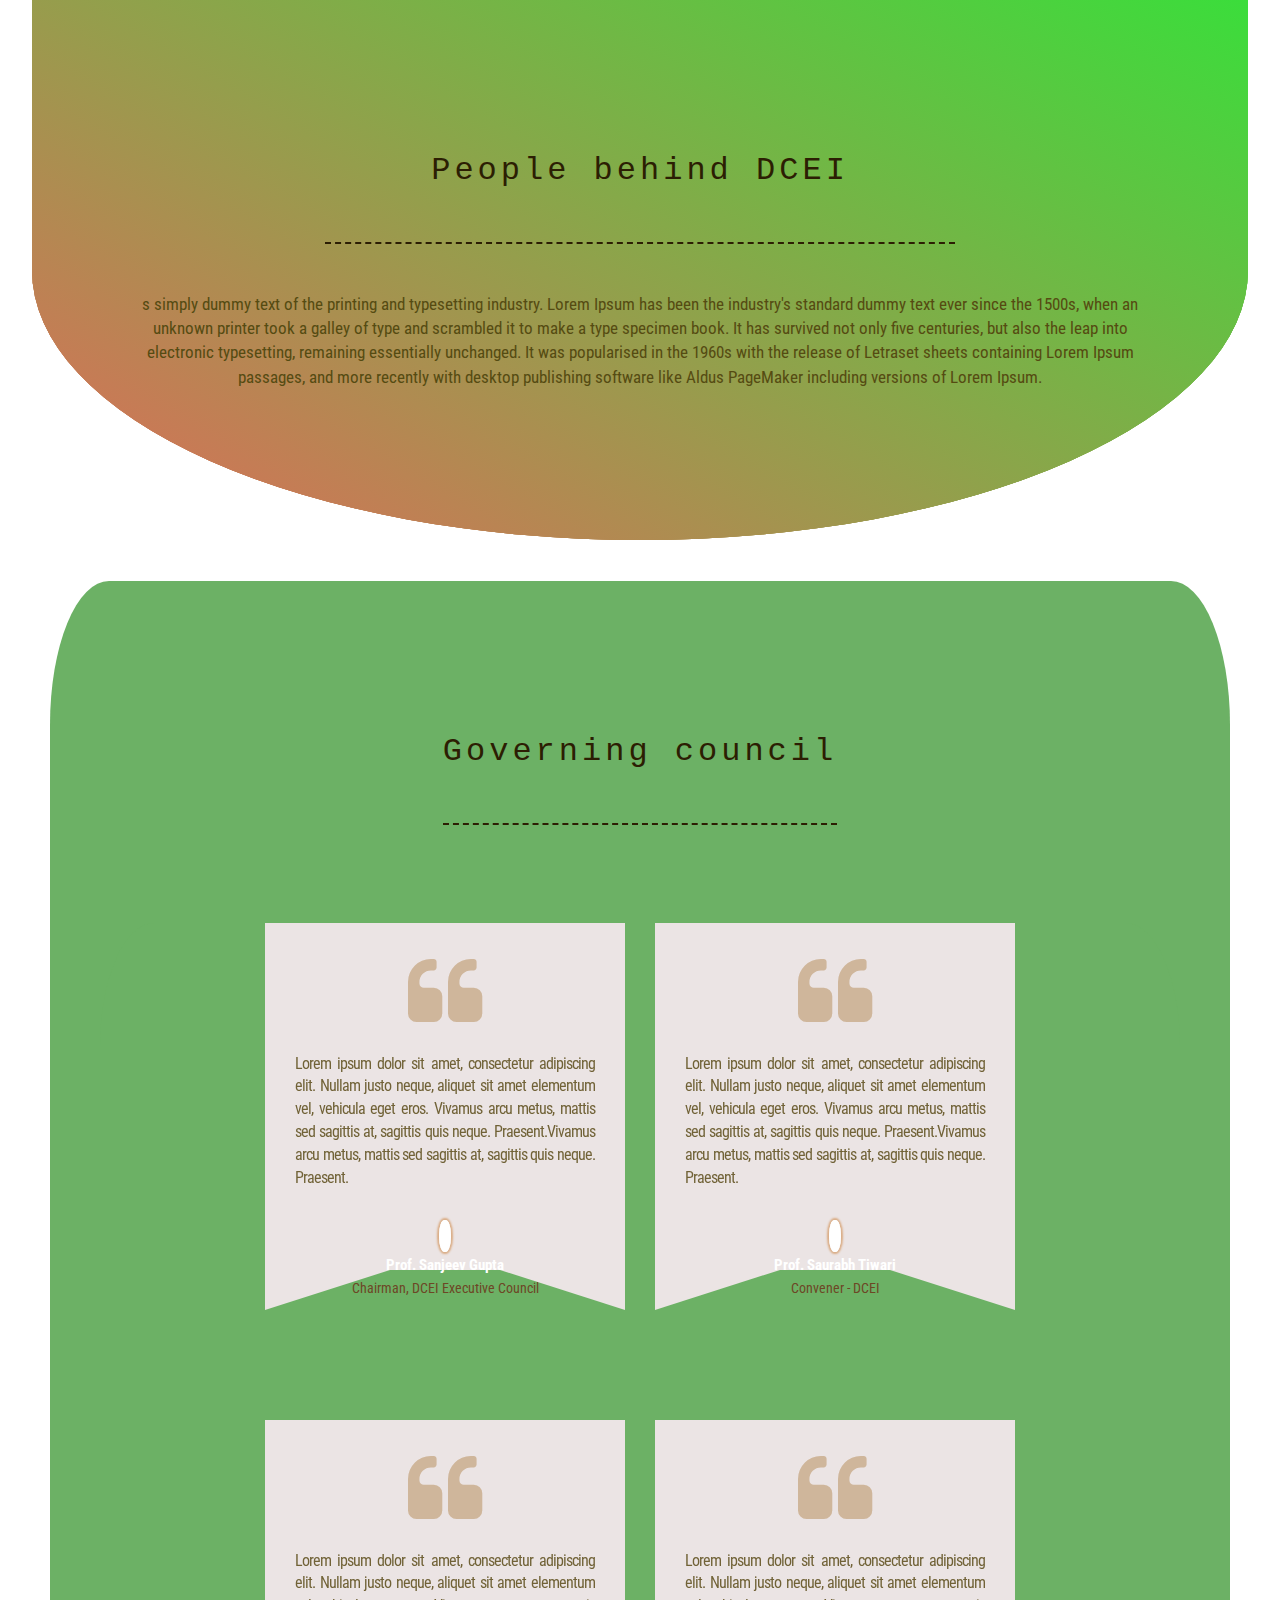
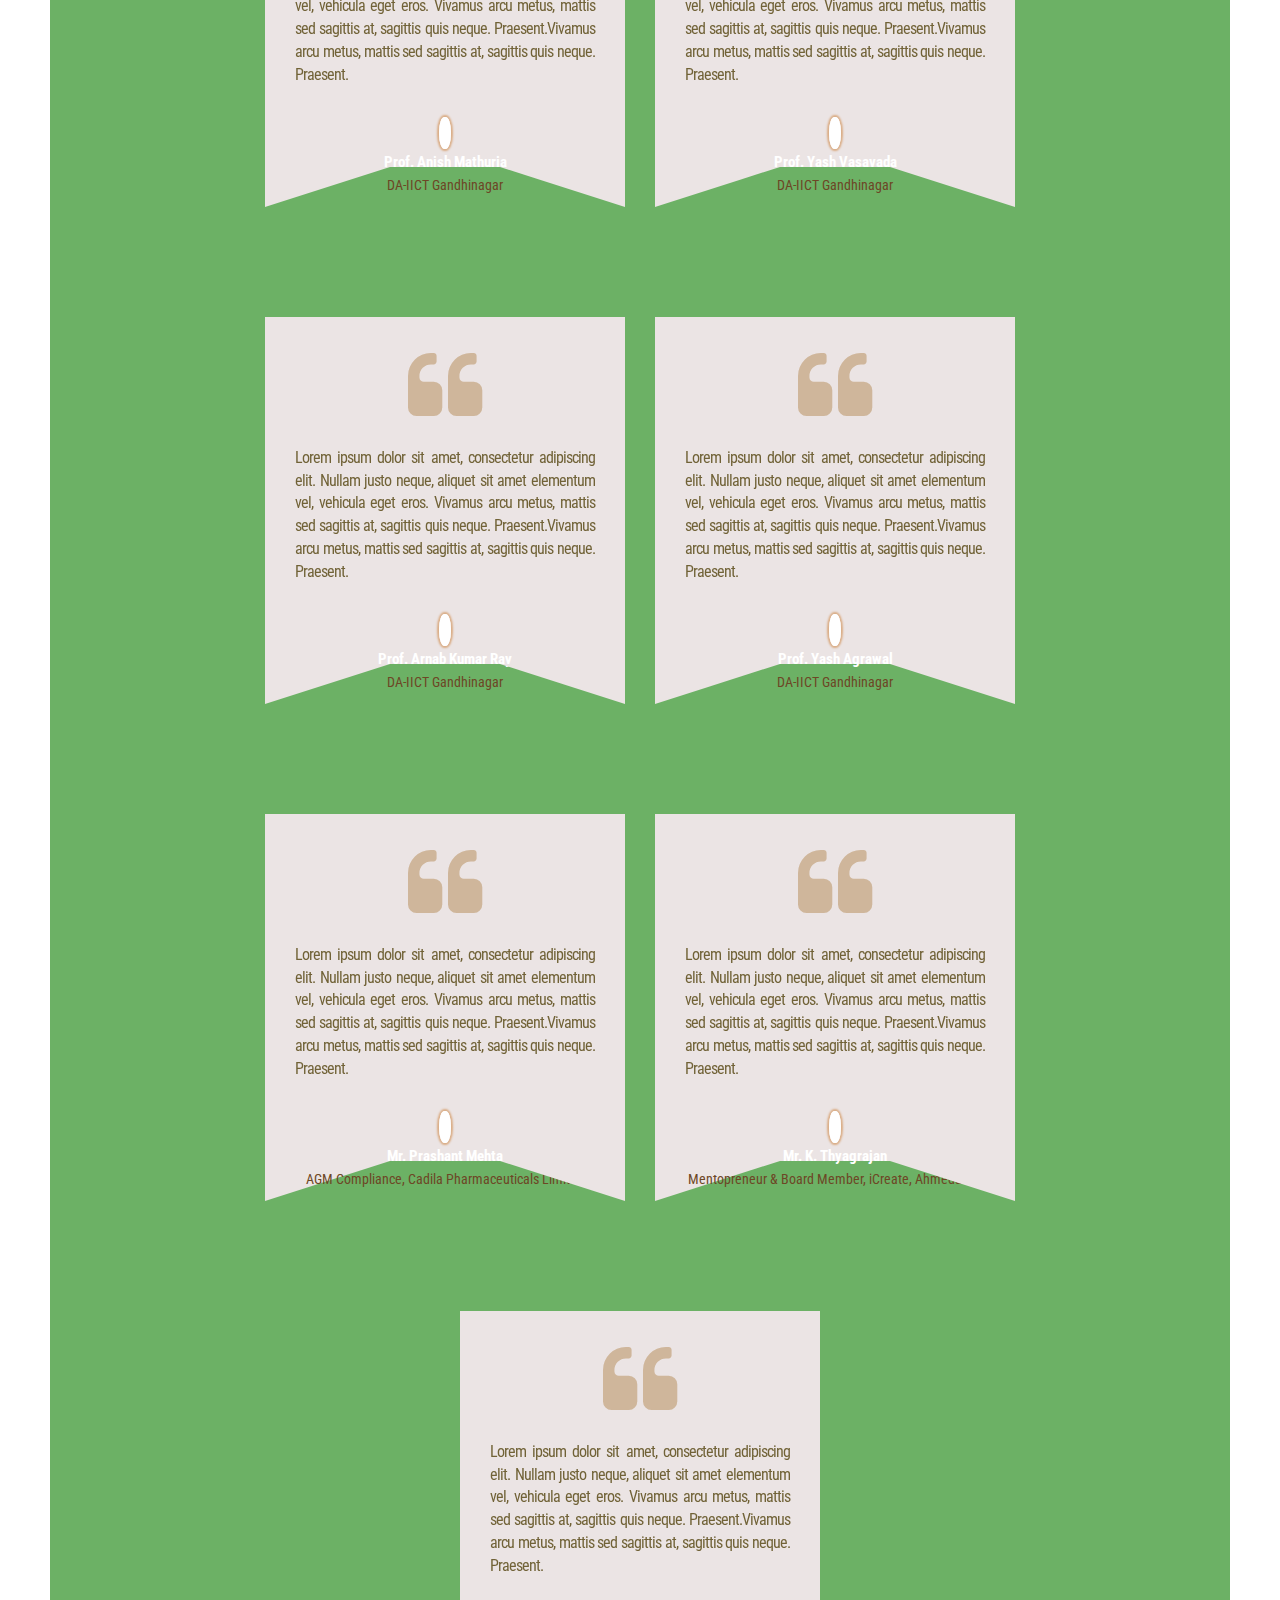
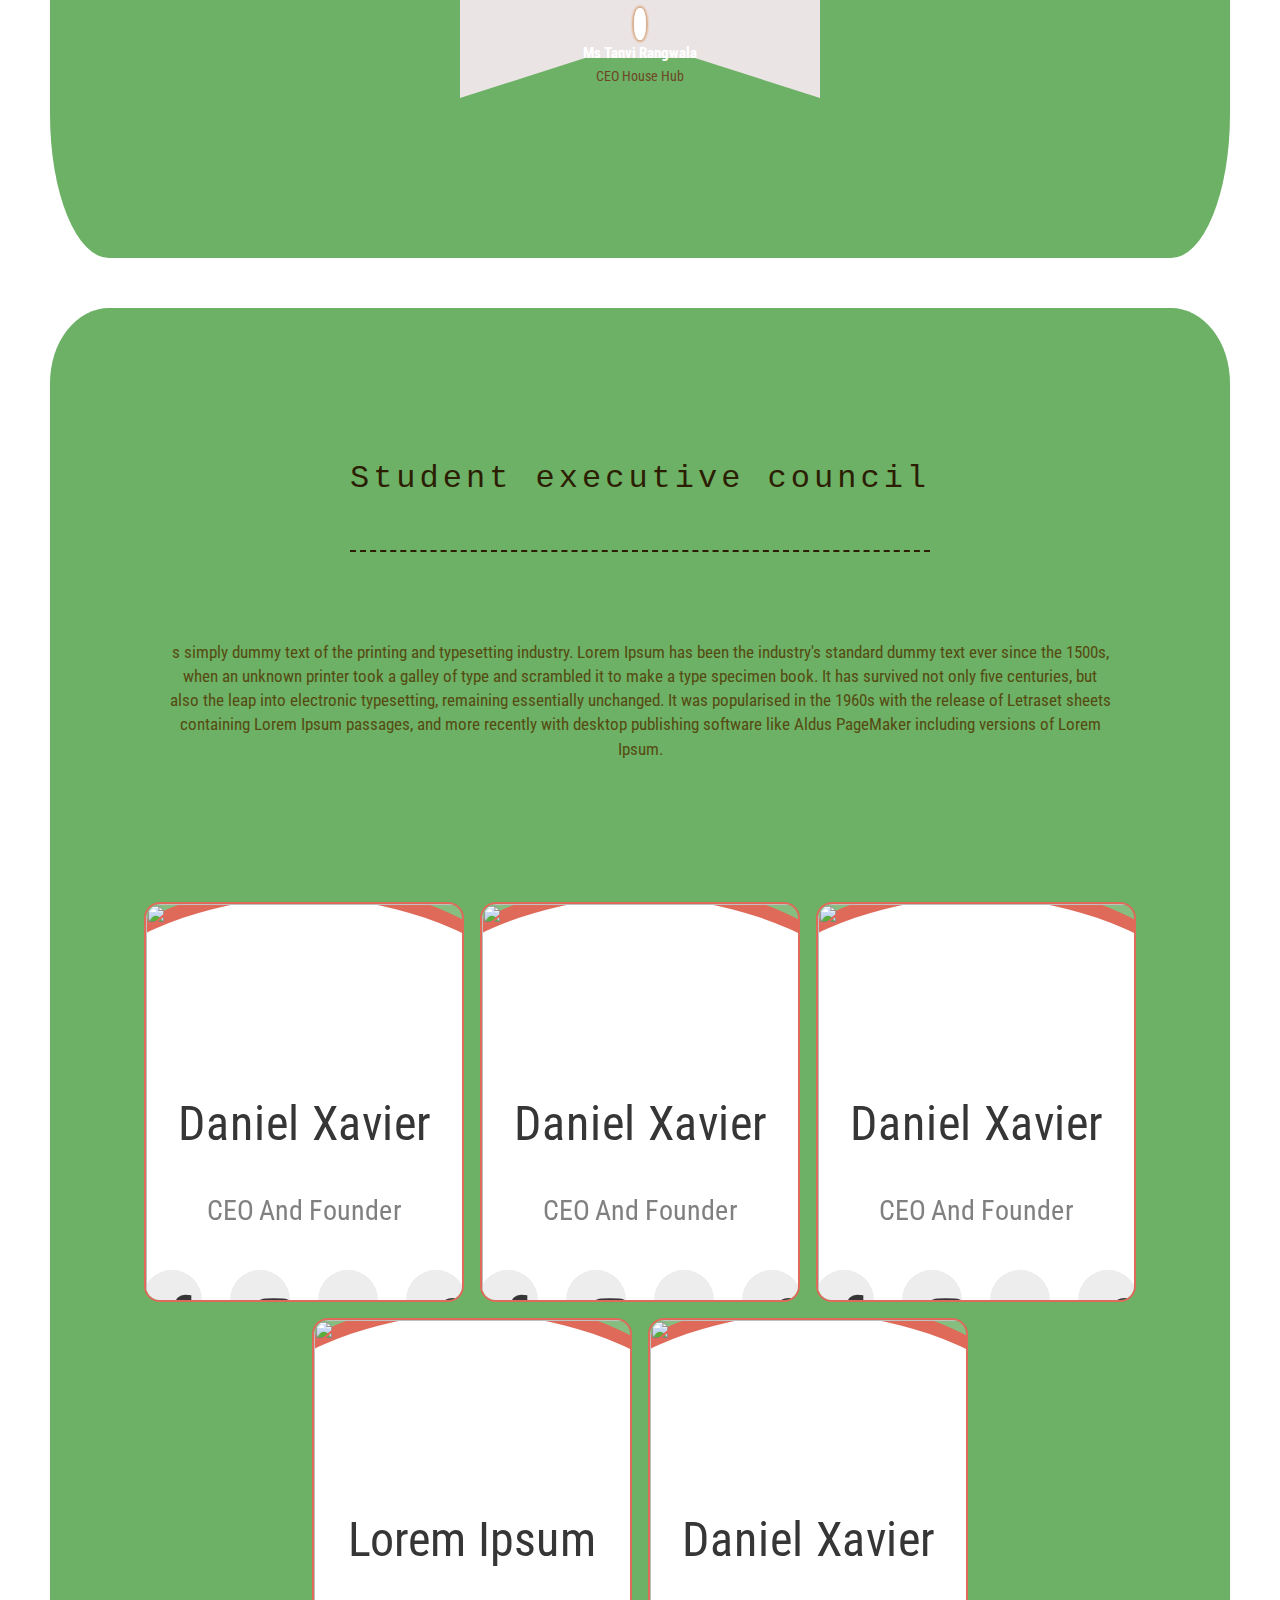
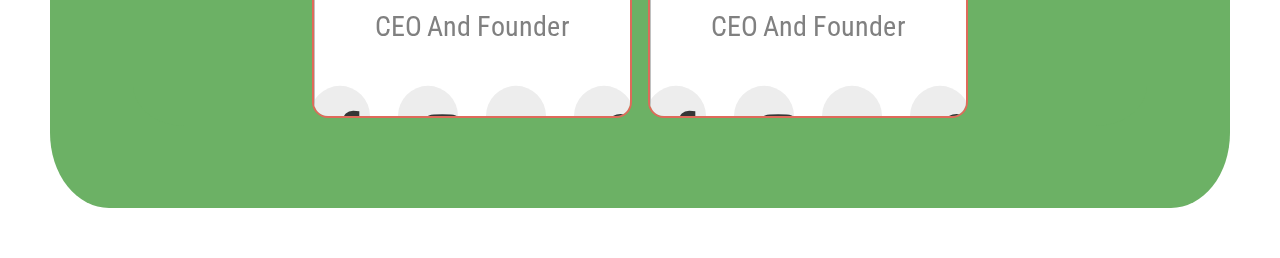
==== ourteam.html @ 5b569926 "Create ourteam.html" ====
<!DOCTYPE html>
<html lang="en">
<head>
    <meta charset="UTF-8">
    <meta name="viewprt" content="width=device-width, initial-scale=1.0">
    <title>Our Team</title>
    <link rel="stylesheet" href="../res/css/default.css">
    <link rel="stylesheet" href="https://cdnjs.cloudflare.com/ajax/libs/font-awesome/4.7.0/css/font-awesome.min.css">
    <link href="https://fonts.googleapis.com/css?family=Roboto+Condensed:300,300i,400,400i,700i" rel="stylesheet">
    <link rel="stylesheet" href="https://cdnjs.cloudflare.com/ajax/libs/font-awesome/4.7.0/css/font-awesome.min.css">
    <link rel="stylesheet" href="https://cdnjs.cloudflare.com/ajax/libs/owl-carousel/1.3.3/owl.carousel.min.css">
    <link rel="stylesheet" href="https://cdnjs.cloudflare.com/ajax/libs/owl-carousel/1.3.3/owl.theme.min.css">
    <link rel="stylesheet" href="https://maxcdn.bootstrapcdn.com/bootstrap/3.3.7/css/bootstrap.min.css">
    <script src="https://ajax.googleapis.com/ajax/libs/jquery/3.3.1/jquery.min.js"></script>
    <script src="https://maxcdn.bootstrapcdn.com/bootstrap/3.3.7/js/bootstrap.min.js"></script>
    <link rel="stylesheet" href="https://cdn.jsdelivr.net/npm/bootstrap@4.5.3/dist/css/bootstrap.min.css" integrity="sha384-TX8t27EcRE3e/ihU7zmQxVncDAy5uIKz4rEkgIXeMed4M0jlfIDPvg6uqKI2xXr2" crossorigin="anonymous">

    
<style>
    :root{
    --primary:rgb(223, 106, 90);
    }
    html {
    box-sizing: border-box;
    }

    *, *:before, *:after {
    box-sizing: inherit;
    }
    .head{
        margin-bottom:15%;
    }

    .column {
    float: left;
    width: 33.3%;
    margin-bottom: 16px;
    padding: 0 8px;
    }

    @media screen and (max-width: 650px) {
    .column {
        width: 100%;
        display: block;
    }
    }

    .text {
    width: 80%;
        margin: 40px auto 40px auto;
        text-align:center;
    }
    .text p{
    font-size: 17px;
    color: rgb(85, 75, 18);

    }

    body{
    background-color:white;
    color:white;
    font-family: 'Roboto Condensed', sans-serif;
    }
    .team{
    width:320px;
    height: 400px;
    overflow: hidden;
    margin:8px;
    border: 2px solid var(--primary);
    border-radius: 16px;
    position:relative;
    background-color: #f7e9e934;
    }

    .testimonial{
    background: rgb(235, 228, 228);
    text-align: center;
    padding: 30px 30px 50px;
    margin: 0 15px 100px;
    position: relative;
    margin-bottom: 150px;
    width:360px;

    }
    .testimonial:before,
    .testimonial:after{
    content: "";
    border-top: 40px solid rgb(235, 228, 228);;
    border-right: 125px solid transparent;
    position: absolute;
    bottom: -40px;
    left: 0;
    }
    .testimonial:after{
    border-right: none;
    border-left: 125px solid transparent;
    left: auto;
    right: 0;
    }
    .testimonial .icon{
    display: inline-block;
    font-size: 80px;
    color: #bd986b;
    margin-bottom: 20px;
    opacity: 0.6;
    }
    .testimonial .description{
    font-size: 16px;
    color: rgb(100, 85, 37);
    text-align: justify;
    margin-bottom: 30px;
    opacity: 0.9;
    letter-spacing: -1px;
    }
    .testimonial .testimonial-content{
    width: 100%;
    position: absolute;
    left: 0;
    }
    .testimonial .pic{
    display: inline-block;
    border: 6px solid white;
    border-radius: 45%;
    box-shadow: 0 0 2px 2px #daad86;
    overflow: hidden;
    z-index: 1;
    position: relative;
    }
    .testimonial .pic img{
    width: 100%;
    height: auto;
    }
    .testimonial .title{
    font-size: 15px;
    font-weight: bold;
    color: #fff;
    text-transform: capitalize;
    margin: 0 0 5px 0;
    }
    .testimonial .post{
    display: block;
    font-size: 14px;
    color: #6d4725;
    }


    .pic img{
    width: 100px !important;
    height: 50px;
    }

    .header{
    text-align: center;
    margin:auto;
    max-width:70vh;
    padding-block:48px;
    margin-top:100px;
    margin-bottom:48px;
    font-family: monospace;
    border-bottom: 2px dashed rgb(44, 30, 3);
    color:rgb(44, 30, 3);
    font-size:32px;
    letter-spacing: 4px;
    }

    section{
    
    display:flex;
    flex-wrap: wrap;
    justify-content: center;
    align-content: center;
    background-color:rgb(108, 177, 101);
    margin:50px 50px 50px 50px;
    border-radius: 5%;
    }
    section::before{
    content:'';
    position: absolute;
    top:0;
    width:95%;
    left:2.5%;
    z-index:-1;
    height:60%;
    background:linear-gradient(30deg,var(--primary),#3bdd3b);
    border-radius:0 0 50% 50%

    }



    .team::before{
    content: '';
    background-image: var(--img);
    background-size: cover;
    background-position: center;
    position: absolute;
    top:0;
    left:0;
    bottom:0;
    right:0;
    z-index:1;
    filter:blur(6px) grayscale(100%);
    }
    .team img{
    position: absolute;
    top:0;
    left:0;
    width: 320px;
    height:400px;
    border-radius:16px;
    z-index:3;
    object-fit: cover;
    border:none;
    transition-duration:.2s;
    transition-timing-function: linear;
    }

    .team:hover img{
    width:160px;
    height:200px;
    border:2px solid var(--primary);
    left:80px;
    top:60px;
    }
    .team .info{
    background-color: white;
    position: absolute;
    bottom: 0px;
    left:0;
    right: 0;
    z-index: 2;
    color: #363636;
    padding:16px;
    border-top: 8px solid var(--primary);
    border-radius: 50% 50% 0px 0px;
    padding-top: 80px;
    text-align: center;
    transform: scale(2);
    transition-duration: .2s;
    transition-timing-function: linear;
    }

    .team .name{
    font-size: 24px;
    padding:16px;
    text-transform: capitalize;
    }
    .team .title{
    color: grey;
    text-transform: capitalize;
    }
    .team:hover .info{
    transform: scale(1);
    transition-duration: .2s;
    transition-timing-function: linear;
    }

    .team .social{
    padding-block: 16px;
    font-size:24px;
    }

    .team .social i{
    display: inline-block;
    width: 30px;
    padding: 12px;
    background-color: #ededed;
    border-radius: 16px;
    margin: 4px;
    cursor: pointer;
    }
    .team .social i:hover{
    color:var(--primary);
    background-color: #363636;

    }
    
</style>
</head>
<body>
    <div class="head">
        <div class="header">
            People behind DCEI
        </div>
        <div class="text">
            <p>
                s simply dummy text of the printing and typesetting industry. Lorem Ipsum has been the industry's standard dummy text ever since the 1500s, when an unknown printer took a galley of type and scrambled it to make a type specimen book. It has survived not only five centuries, but also the leap into electronic typesetting, remaining essentially unchanged. It was popularised in the 1960s with the release of Letraset sheets containing Lorem Ipsum passages, and more recently with desktop publishing software like Aldus PageMaker including versions of Lorem Ipsum.
            </p>
        </div>
    </div>
    
    
        
        
       
        <section>
            <div class="header">
                Governing council
            </div>
            <section>
            
            
                <div class="testimonial">
                    <span class="icon fa fa-quote-left"></span>
                    <p class="description">
                        Lorem ipsum dolor sit amet, consectetur adipiscing elit. Nullam justo neque, aliquet sit amet elementum vel, vehicula eget eros. Vivamus arcu metus, mattis sed sagittis at, sagittis quis neque. Praesent.Vivamus arcu metus, mattis sed sagittis at, sagittis quis neque. Praesent.
                    </p>
                    <div class="testimonial-content">
                        <div class="pic"><img src="SGupta0.jpg" class=""alt=""></div>
                        <h3 class="title">Prof. Sanjeev Gupta</h3>
                        <span class="post">Chairman, DCEI Executive Council</span>
                    </div>
                </div>
            
                <div class="testimonial">
                    <span class="icon fa fa-quote-left"></span>
                    <p class="description">
                        Lorem ipsum dolor sit amet, consectetur adipiscing elit. Nullam justo neque, aliquet sit amet elementum vel, vehicula eget eros. Vivamus arcu metus, mattis sed sagittis at, sagittis quis neque. Praesent.Vivamus arcu metus, mattis sed sagittis at, sagittis quis neque. Praesent.
                    </p>
                    <div class="testimonial-content">
                        <div class="pic"><img src="saurabh.jpg" alt=""></div>
                        <h3 class="title">Prof. Saurabh Tiwari</h3>
                        <span class="post">Convener - DCEI</span>
                    </div>
                </div>
            
                <div class="testimonial">
                    <span class="icon fa fa-quote-left"></span>
                    <p class="description">
                        Lorem ipsum dolor sit amet, consectetur adipiscing elit. Nullam justo neque, aliquet sit amet elementum vel, vehicula eget eros. Vivamus arcu metus, mattis sed sagittis at, sagittis quis neque. Praesent.Vivamus arcu metus, mattis sed sagittis at, sagittis quis neque. Praesent.
                    </p>
                    <div class="testimonial-content">
                        <div class="pic"><img src="anishm.jpg" alt=""></div>
                        <h3 class="title">Prof. Anish Mathuria</h3>
                        <span class="post">DA-IICT Gandhinagar</span>
                    </div>
                </div>
                <div class="testimonial">
                    <span class="icon fa fa-quote-left"></span>
                    <p class="description">
                        Lorem ipsum dolor sit amet, consectetur adipiscing elit. Nullam justo neque, aliquet sit amet elementum vel, vehicula eget eros. Vivamus arcu metus, mattis sed sagittis at, sagittis quis neque. Praesent.Vivamus arcu metus, mattis sed sagittis at, sagittis quis neque. Praesent.
                    </p>
                    <div class="testimonial-content">
                        <div class="pic"><img src="yash.jpg" alt=""></div>
                        <h3 class="title">Prof. Yash Vasavada</h3>
                        <span class="post">DA-IICT Gandhinagar</span>
                    </div>
                </div>
                <div class="testimonial">
                    <span class="icon fa fa-quote-left"></span>
                    <p class="description">
                        Lorem ipsum dolor sit amet, consectetur adipiscing elit. Nullam justo neque, aliquet sit amet elementum vel, vehicula eget eros. Vivamus arcu metus, mattis sed sagittis at, sagittis quis neque. Praesent.Vivamus arcu metus, mattis sed sagittis at, sagittis quis neque. Praesent.
                    </p>
                    <div class="testimonial-content">
                        <div class="pic"><img src="arnab.jpg" alt=""></div>
                        <h3 class="title">Prof. Arnab Kumar Ray</h3>
                        <span class="post">DA-IICT Gandhinagar</span>
                    </div>
                </div>
                <div class="testimonial">
                    <span class="icon fa fa-quote-left"></span>
                    <p class="description">
                        Lorem ipsum dolor sit amet, consectetur adipiscing elit. Nullam justo neque, aliquet sit amet elementum vel, vehicula eget eros. Vivamus arcu metus, mattis sed sagittis at, sagittis quis neque. Praesent.Vivamus arcu metus, mattis sed sagittis at, sagittis quis neque. Praesent.
                    </p>
                    <div class="testimonial-content">
                        <div class="pic"><img src="Yash-Agrawal.jpg" alt=""></div>
                        <h3 class="title">Prof. Yash Agrawal</h3>
                        <span class="post">DA-IICT Gandhinagar</span>
                    </div>
                </div>
                <div class="testimonial">
                    <span class="icon fa fa-quote-left"></span>
                    <p class="description">
                        Lorem ipsum dolor sit amet, consectetur adipiscing elit. Nullam justo neque, aliquet sit amet elementum vel, vehicula eget eros. Vivamus arcu metus, mattis sed sagittis at, sagittis quis neque. Praesent.Vivamus arcu metus, mattis sed sagittis at, sagittis quis neque. Praesent.
                    </p>
                    <div class="testimonial-content">
                        <div class="pic"><img src="prashant.jpg" alt=""></div>
                        <h3 class="title">Mr. Prashant Mehta</h3>
                        <span class="post">AGM Compliance, Cadila Pharmaceuticals Limited</span>
                    </div>
                </div>
                <div class="testimonial">
                    <span class="icon fa fa-quote-left"></span>
                    <p class="description">
                        Lorem ipsum dolor sit amet, consectetur adipiscing elit. Nullam justo neque, aliquet sit amet elementum vel, vehicula eget eros. Vivamus arcu metus, mattis sed sagittis at, sagittis quis neque. Praesent.Vivamus arcu metus, mattis sed sagittis at, sagittis quis neque. Praesent.
                    </p>
                    <div class="testimonial-content">
                        <div class="pic"><img src="tyagi.jpg" alt=""></div>
                        <h3 class="title">Mr. K. Thyagrajan</h3>
                        <span class="post">Mentopreneur & Board Member, iCreate, Ahmedabad</span>
                    </div>
                </div>
                <div class="testimonial">
                    <span class="icon fa fa-quote-left"></span>
                    <p class="description">
                        Lorem ipsum dolor sit amet, consectetur adipiscing elit. Nullam justo neque, aliquet sit amet elementum vel, vehicula eget eros. Vivamus arcu metus, mattis sed sagittis at, sagittis quis neque. Praesent.Vivamus arcu metus, mattis sed sagittis at, sagittis quis neque. Praesent.
                    </p>
                    <div class="testimonial-content">
                        <div class="pic"><img src="tanvi_rang.jpg" alt=""></div>
                        <h3 class="title">Ms Tanvi Rangwala</h3>
                        <span class="post">CEO House Hub</span>
                    </div>
                </div>
            </section>
            </section>
    
    <div>
    <section>
        <div class="header">
            Student executive council
        </div>
        <div class="text">
            <p>
                s simply dummy text of the printing and typesetting industry. Lorem Ipsum has been the industry's standard dummy text ever since the 1500s, when an unknown printer took a galley of type and scrambled it to make a type specimen book. It has survived not only five centuries, but also the leap into electronic typesetting, remaining essentially unchanged. It was popularised in the 1960s with the release of Letraset sheets containing Lorem Ipsum passages, and more recently with desktop publishing software like Aldus PageMaker including versions of Lorem Ipsum.
            </p>
        </div>
        <section style="margin:7%;">
            <div class="team" style="--img:url(11.jpg)">
                <img src="11.jpg" alt="">
                <div class="info">
                    <div class="name">Daniel Xavier</div>
                    <div class="title">CEO and Founder</div>
                    <div class="social">
                        <i class="fa fa-facebook"></i>
                        <i class="fa fa-instagram"></i>
                        <i class="fa fa-twitter"></i>
                        <i class="fa fa-snapchat-ghost"></i>
                    </div>
                </div>
                
            </div>
            
            <div class="team" style="--img:url(11.jpg)">
                <img src="11.jpg" alt="">
                <div class="info">
                    <div class="name">Daniel Xavier</div>
                    <div class="title">CEO and Founder</div>
                    <div class="social">
                        <i class="fa fa-facebook"></i>
                        <i class="fa fa-instagram"></i>
                        <i class="fa fa-twitter"></i>
                        <i class="fa fa-snapchat-ghost"></i>
                    </div>
                </div>
                
            </div>
            <div class="team" style="--img:url(11.jpg)">
                <img src="11.jpg" alt="">
                <div class="info">
                    <div class="name">Daniel Xavier</div>
                    <div class="title">CEO and Founder</div>
                    <div class="social">
                        <i class="fa fa-facebook"></i>
                        <i class="fa fa-instagram"></i>
                        <i class="fa fa-twitter"></i>
                        <i class="fa fa-snapchat-ghost"></i>
                    </div>
                </div>
                
            </div>
    
            <div class="team" style="--img:url(12.jpg)">
                <img src="12.jpg" alt="">
                <div class="info">
                    <div class="name">Lorem ipsum</div>
                    <div class="title">CEO and Founder</div>
                    <div class="social">
                        <i class="fa fa-facebook"></i>
                        <i class="fa fa-instagram"></i>
                        <i class="fa fa-twitter"></i>
                        <i class="fa fa-snapchat-ghost"></i>
                    </div>
                </div>
                
            </div>
           
                
            
            <div class="team" style="--img:url(13.jpg)">
                <img src="13.jpg" alt="">
                <div class="info">
                    <div class="name">Daniel Xavier</div>
                    <div class="title">CEO and Founder</div>
                    <div class="social">
                        <i class="fa fa-facebook"></i>
                        <i class="fa fa-instagram"></i>
                        <i class="fa fa-twitter"></i>
                        <i class="fa fa-snapchat-ghost"></i>
                    </div>
                </div>
                
            </div>

        </section>
        
        
    </section>
</div>
    
</body>
</html>
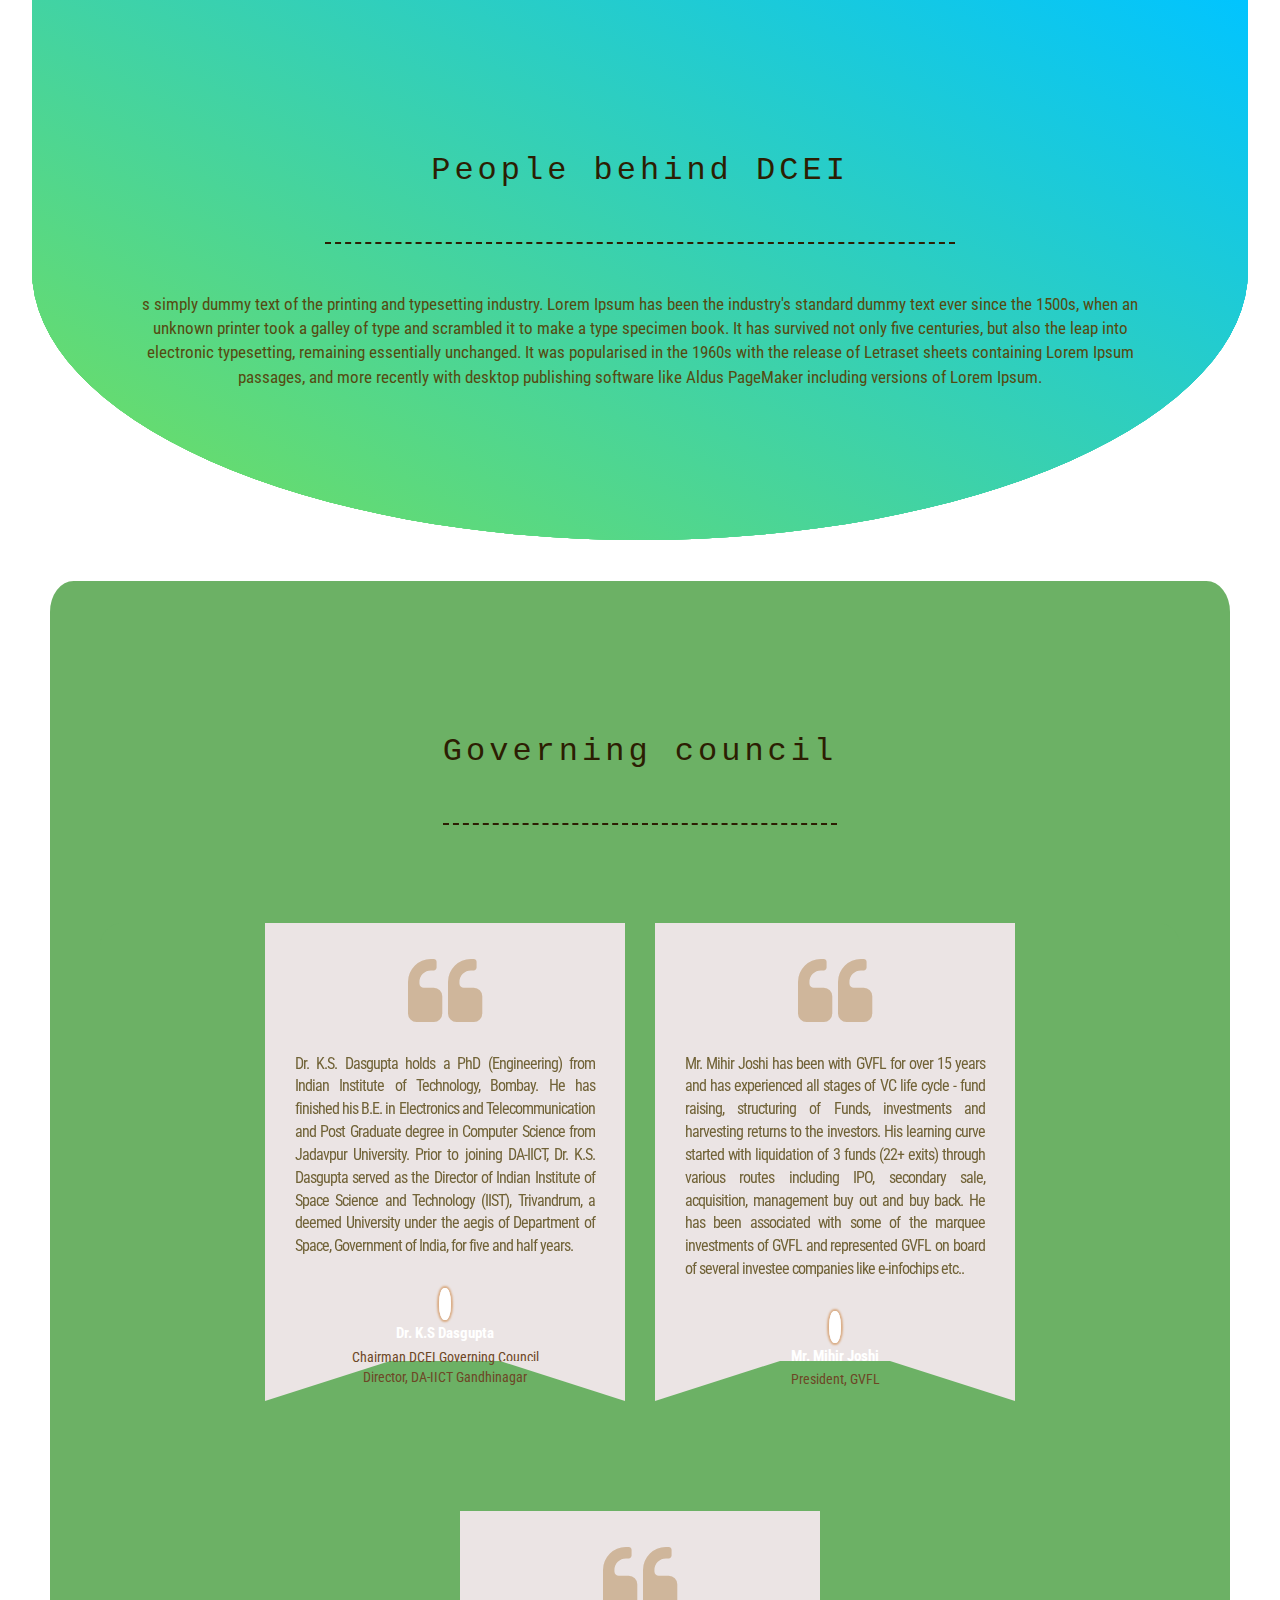
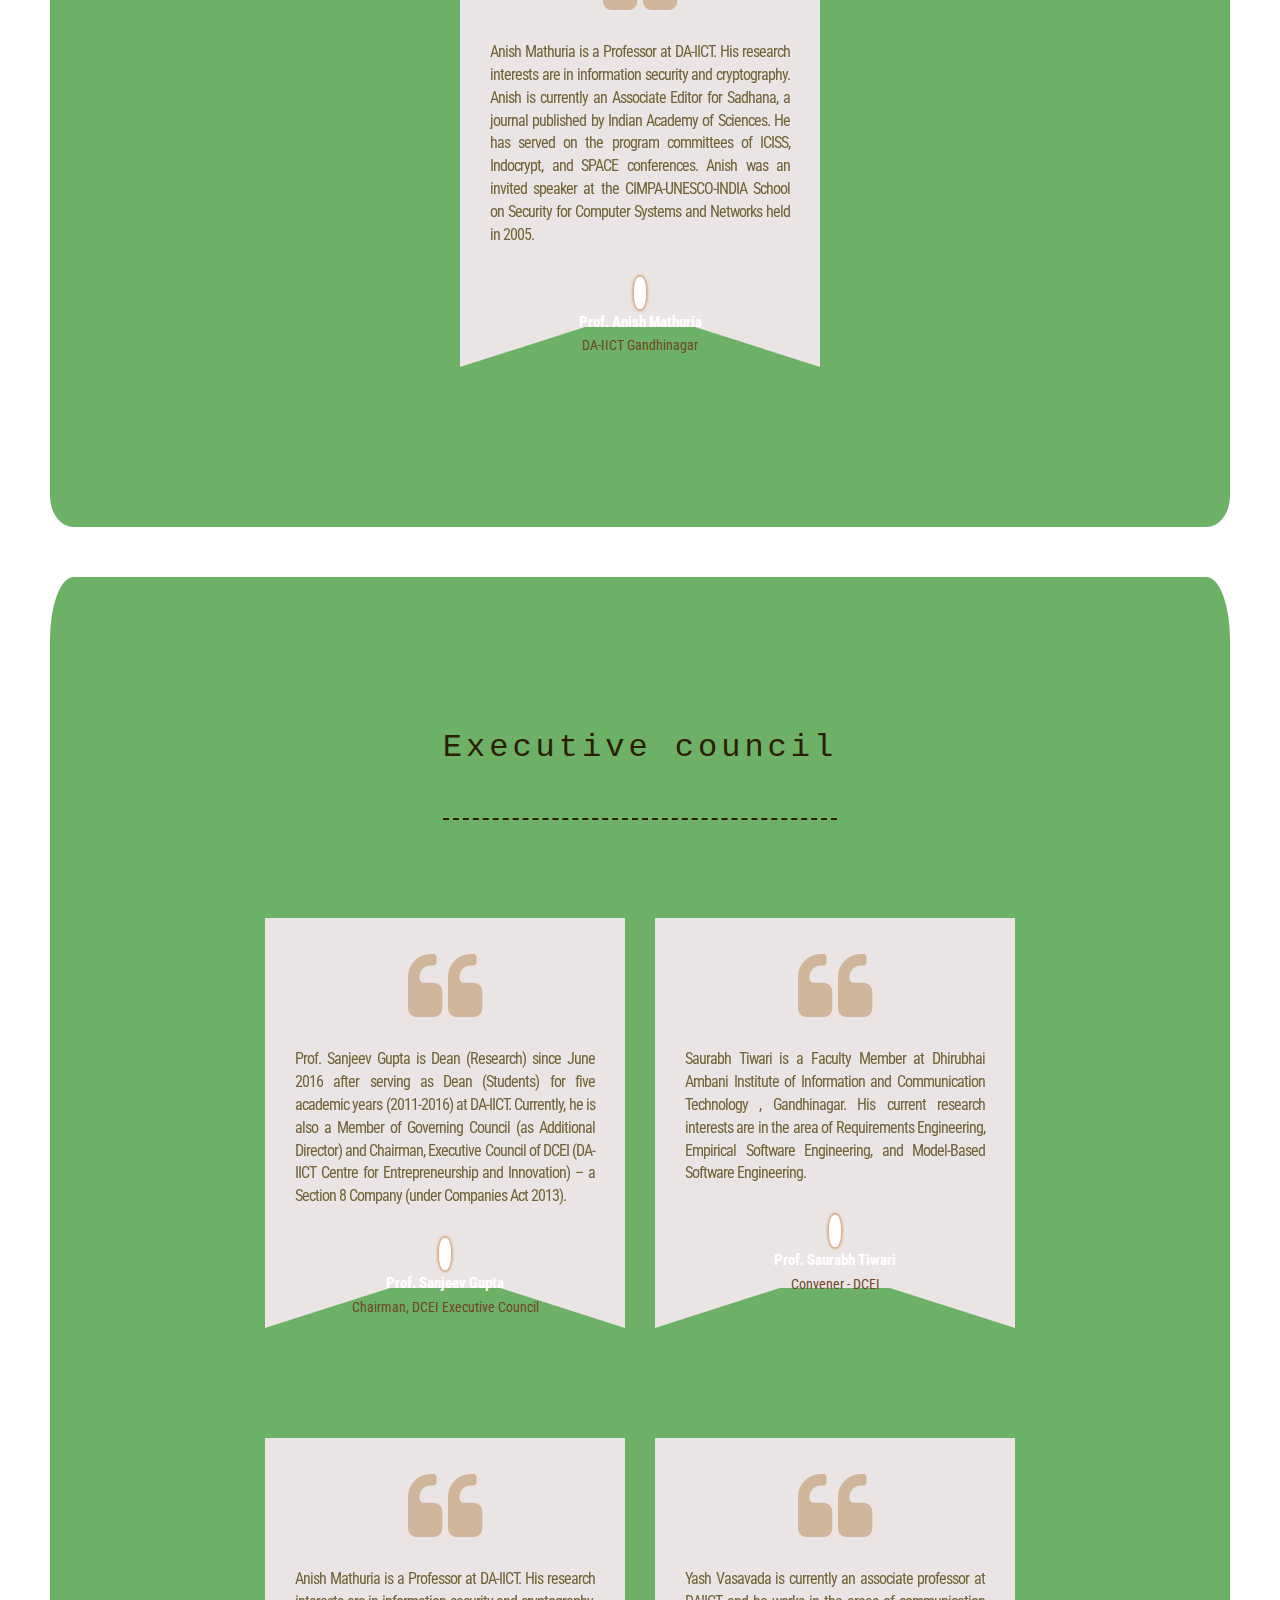
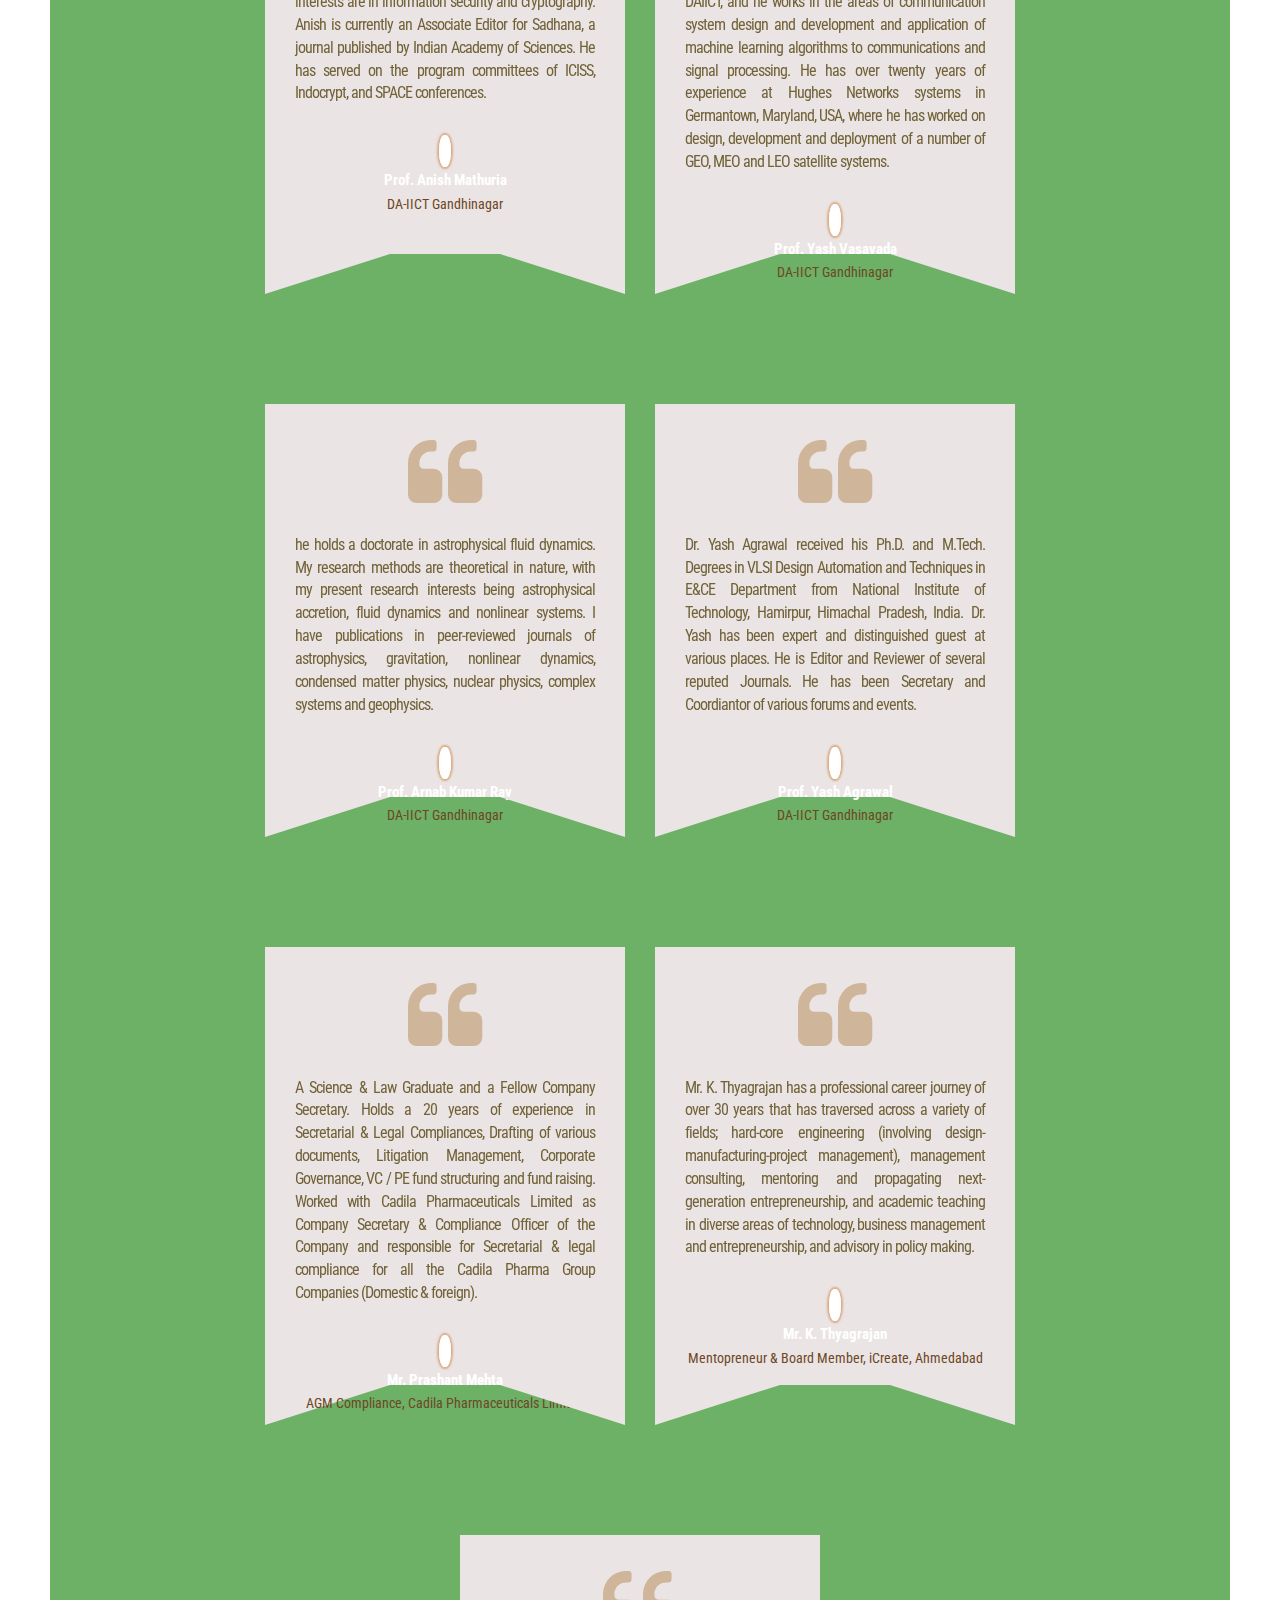
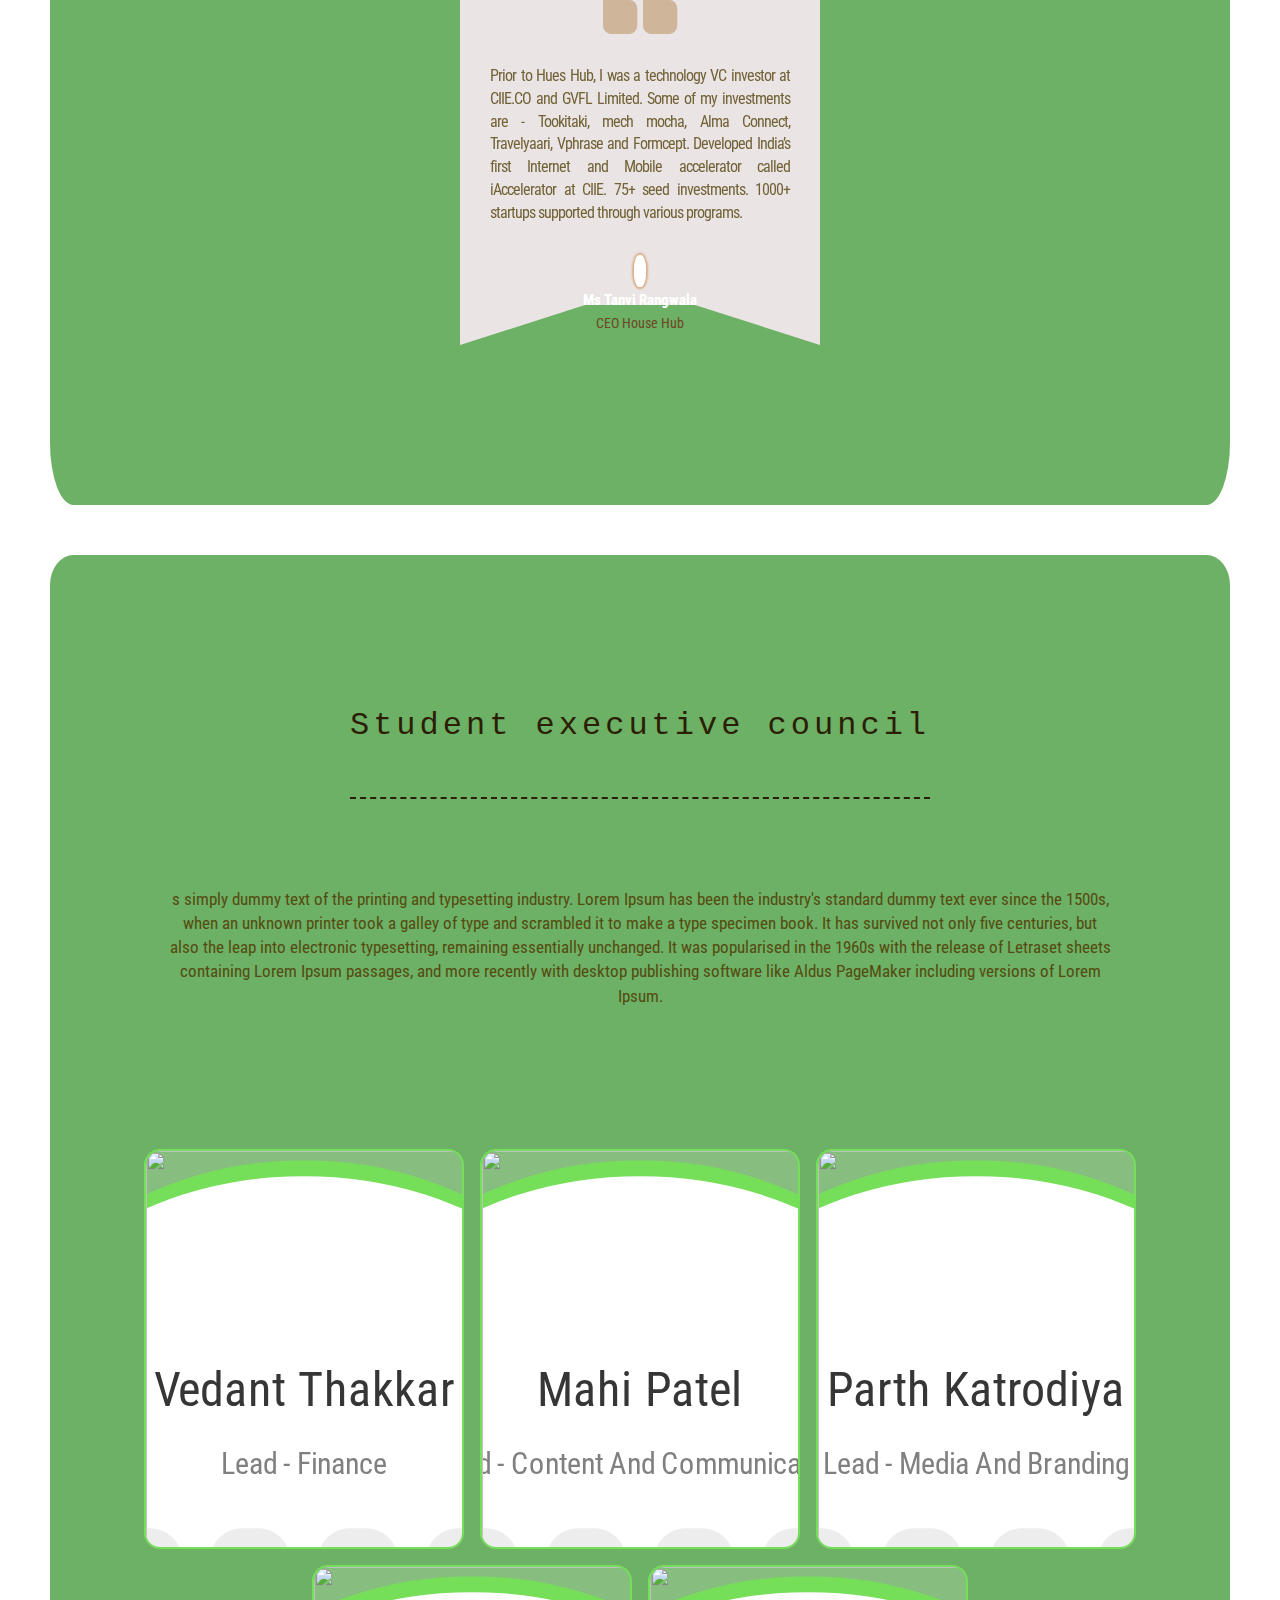
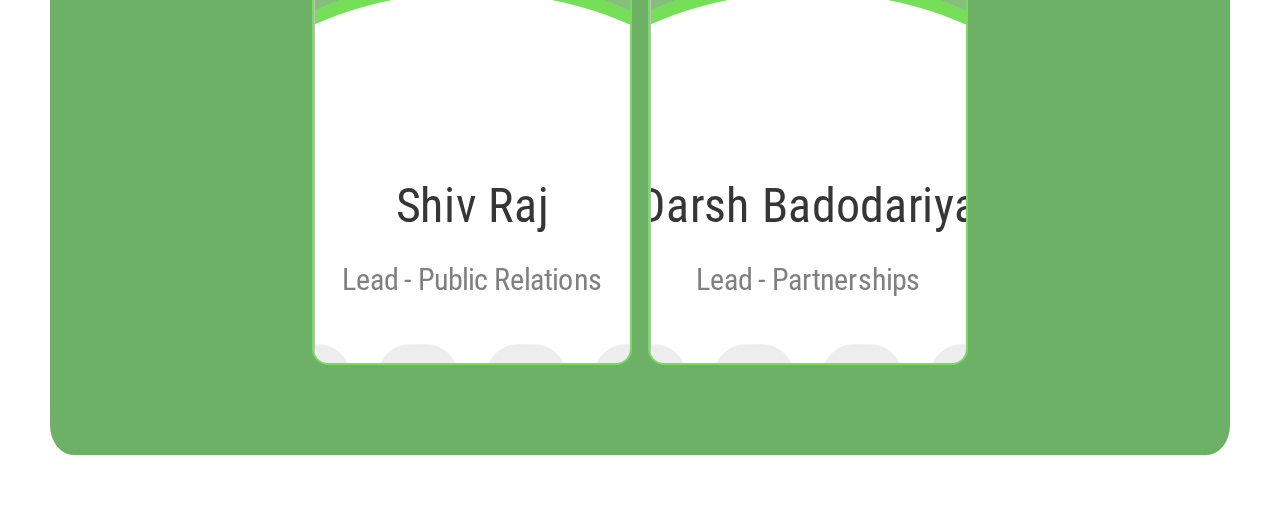
==== commit 83bef557: "Update ourteam.html" ====
--- a/ourteam.html
+++ b/ourteam.html
@@ -18,7 +18,7 @@
     
 <style>
     :root{
-    --primary:rgb(223, 106, 90);
+    --primary:rgb(117, 223, 90);
     }
     html {
     box-sizing: border-box;
@@ -30,7 +30,9 @@
     .head{
         margin-bottom:15%;
     }
-
+    .title{
+        font-size: 15px;
+    }
     .column {
     float: left;
     width: 33.3%;
@@ -171,7 +173,7 @@
     align-content: center;
     background-color:rgb(108, 177, 101);
     margin:50px 50px 50px 50px;
-    border-radius: 5%;
+    border-radius: 2%;
     }
     section::before{
     content:'';
@@ -181,7 +183,7 @@
     left:2.5%;
     z-index:-1;
     height:60%;
-    background:linear-gradient(30deg,var(--primary),#3bdd3b);
+    background:linear-gradient(30deg,var(--primary),#01c4ff);
     border-radius:0 0 50% 50%
 
     }
@@ -230,7 +232,7 @@
     right: 0;
     z-index: 2;
     color: #363636;
-    padding:16px;
+    padding:10px;
     border-top: 8px solid var(--primary);
     border-radius: 50% 50% 0px 0px;
     padding-top: 80px;
@@ -242,7 +244,7 @@
 
     .team .name{
     font-size: 24px;
-    padding:16px;
+    padding:10px;
     text-transform: capitalize;
     }
     .team .title{
@@ -262,8 +264,8 @@
 
     .team .social i{
     display: inline-block;
-    width: 30px;
-    padding: 12px;
+    width: 40px;
+    padding: 10px;
     background-color: #ededed;
     border-radius: 16px;
     margin: 4px;
@@ -288,6 +290,56 @@
             </p>
         </div>
     </div>
+    <section>
+        <div class="header">
+            Governing council
+        </div>
+        <section>
+        
+        
+            <div class="testimonial">
+                <span class="icon fa fa-quote-left"></span>
+                <p class="description">
+                    Dr. K.S. Dasgupta holds a PhD (Engineering) from Indian Institute of Technology, Bombay. He has finished his B.E. in Electronics and Telecommunication and Post Graduate degree in Computer Science from Jadavpur University.
+
+Prior to joining DA-IICT, Dr. K.S. Dasgupta served as the Director of Indian Institute of Space Science and Technology (IIST), Trivandrum, a deemed University under the aegis of Department of Space, Government of India, for five and half years.</p>
+                <div class="testimonial-content">
+                    <div class="pic"><img src="nrp.jpg" class=""alt=""></div>
+                    <h3 class="title">Dr. K.S Dasgupta</h3>
+                    <span class="post">Chairman DCEI Governing Council</span>
+
+                    <span class="post">Director, DA-IICT Gandhinagar</span>
+                </div>
+            </div>
+        
+            <div class="testimonial">
+                <span class="icon fa fa-quote-left"></span>
+                <p class="description">
+                    Mr. Mihir Joshi has been with GVFL for over 15 years and has experienced all stages of VC life cycle - fund raising, structuring of Funds, investments and harvesting returns to the investors. His learning curve started with liquidation of 3 funds (22+ exits) through various routes including IPO, secondary sale, acquisition, management buy out and buy back. He has been associated with some of the marquee investments of GVFL and represented GVFL on board of several investee companies like e-infochips etc..</p>
+                <div class="testimonial-content">
+                    <div class="pic"><img src="mjoshi.jpg" alt=""></div>
+                    <h3 class="title">Mr. Mihir Joshi</h3>
+                    <span class="post">President, GVFL</span>
+                </div>
+            </div>
+        
+            <div class="testimonial">
+                <span class="icon fa fa-quote-left"></span>
+                <p class="description">
+                    Anish Mathuria is a Professor at DA-IICT. His research interests are in information security and cryptography.
+
+Anish is currently an Associate Editor for Sadhana, a journal published by Indian Academy of Sciences. He has served on the program committees of ICISS, Indocrypt, and SPACE conferences.
+Anish was an invited speaker at the CIMPA-UNESCO-INDIA School on Security for Computer Systems and Networks held in 2005.</p>
+                <div class="testimonial-content">
+                    <div class="pic"><img src="anishm.jpg" alt=""></div>
+                    <h3 class="title">Prof. Anish Mathuria</h3>
+                    <span class="post">DA-IICT Gandhinagar</span>
+                </div>
+            </div>
+            
+            
+        </section>
+        </section>
     
     
         
@@ -295,7 +347,7 @@
        
         <section>
             <div class="header">
-                Governing council
+                Executive council
             </div>
             <section>
             
@@ -303,7 +355,7 @@
                 <div class="testimonial">
                     <span class="icon fa fa-quote-left"></span>
                     <p class="description">
-                        Lorem ipsum dolor sit amet, consectetur adipiscing elit. Nullam justo neque, aliquet sit amet elementum vel, vehicula eget eros. Vivamus arcu metus, mattis sed sagittis at, sagittis quis neque. Praesent.Vivamus arcu metus, mattis sed sagittis at, sagittis quis neque. Praesent.
+                        Prof. Sanjeev Gupta is Dean (Research) since June 2016 after serving as Dean (Students) for five academic years (2011-2016) at DA-IICT. Currently, he is also a Member of Governing Council (as Additional Director) and Chairman, Executive Council of DCEI (DA-IICT Centre for Entrepreneurship and Innovation) – a Section 8 Company (under Companies Act 2013).
                     </p>
                     <div class="testimonial-content">
                         <div class="pic"><img src="SGupta0.jpg" class=""alt=""></div>
@@ -315,7 +367,7 @@
                 <div class="testimonial">
                     <span class="icon fa fa-quote-left"></span>
                     <p class="description">
-                        Lorem ipsum dolor sit amet, consectetur adipiscing elit. Nullam justo neque, aliquet sit amet elementum vel, vehicula eget eros. Vivamus arcu metus, mattis sed sagittis at, sagittis quis neque. Praesent.Vivamus arcu metus, mattis sed sagittis at, sagittis quis neque. Praesent.
+                        Saurabh Tiwari is a Faculty Member at Dhirubhai Ambani Institute of Information and Communication Technology , Gandhinagar. His current research interests are in the area of Requirements Engineering, Empirical Software Engineering, and Model-Based Software Engineering. 
                     </p>
                     <div class="testimonial-content">
                         <div class="pic"><img src="saurabh.jpg" alt=""></div>
@@ -327,8 +379,10 @@
                 <div class="testimonial">
                     <span class="icon fa fa-quote-left"></span>
                     <p class="description">
-                        Lorem ipsum dolor sit amet, consectetur adipiscing elit. Nullam justo neque, aliquet sit amet elementum vel, vehicula eget eros. Vivamus arcu metus, mattis sed sagittis at, sagittis quis neque. Praesent.Vivamus arcu metus, mattis sed sagittis at, sagittis quis neque. Praesent.
-                    </p>
+                        Anish Mathuria is a Professor at DA-IICT. His research interests are in information security and cryptography.
+
+Anish is currently an Associate Editor for Sadhana, a journal published by Indian Academy of Sciences. He has served on the program committees of ICISS, Indocrypt, and SPACE conferences.
+</p>
                     <div class="testimonial-content">
                         <div class="pic"><img src="anishm.jpg" alt=""></div>
                         <h3 class="title">Prof. Anish Mathuria</h3>
@@ -338,8 +392,7 @@
                 <div class="testimonial">
                     <span class="icon fa fa-quote-left"></span>
                     <p class="description">
-                        Lorem ipsum dolor sit amet, consectetur adipiscing elit. Nullam justo neque, aliquet sit amet elementum vel, vehicula eget eros. Vivamus arcu metus, mattis sed sagittis at, sagittis quis neque. Praesent.Vivamus arcu metus, mattis sed sagittis at, sagittis quis neque. Praesent.
-                    </p>
+                        Yash Vasavada is currently an associate professor at DAIICT, and he works in the areas of communication system design and development and application of machine learning algorithms to communications and signal processing. He has over twenty years of experience at Hughes Networks systems in Germantown, Maryland, USA, where he has worked on design, development and deployment of a number of GEO, MEO and LEO satellite systems.</p>
                     <div class="testimonial-content">
                         <div class="pic"><img src="yash.jpg" alt=""></div>
                         <h3 class="title">Prof. Yash Vasavada</h3>
@@ -349,8 +402,8 @@
                 <div class="testimonial">
                     <span class="icon fa fa-quote-left"></span>
                     <p class="description">
-                        Lorem ipsum dolor sit amet, consectetur adipiscing elit. Nullam justo neque, aliquet sit amet elementum vel, vehicula eget eros. Vivamus arcu metus, mattis sed sagittis at, sagittis quis neque. Praesent.Vivamus arcu metus, mattis sed sagittis at, sagittis quis neque. Praesent.
-                    </p>
+                       he holds a doctorate in astrophysical fluid dynamics. My research methods are theoretical in nature, with my present research interests being astrophysical accretion, fluid dynamics and nonlinear systems. I have publications in
+peer-reviewed journals of astrophysics, gravitation, nonlinear dynamics, condensed matter physics, nuclear physics, complex systems and geophysics.</p>
                     <div class="testimonial-content">
                         <div class="pic"><img src="arnab.jpg" alt=""></div>
                         <h3 class="title">Prof. Arnab Kumar Ray</h3>
@@ -360,8 +413,9 @@
                 <div class="testimonial">
                     <span class="icon fa fa-quote-left"></span>
                     <p class="description">
-                        Lorem ipsum dolor sit amet, consectetur adipiscing elit. Nullam justo neque, aliquet sit amet elementum vel, vehicula eget eros. Vivamus arcu metus, mattis sed sagittis at, sagittis quis neque. Praesent.Vivamus arcu metus, mattis sed sagittis at, sagittis quis neque. Praesent.
-                    </p>
+                        Dr. Yash Agrawal received his Ph.D. and M.Tech. Degrees in VLSI Design Automation and Techniques in E&CE Department from National Institute of Technology, Hamirpur, Himachal Pradesh, India.
+
+Dr. Yash has been expert and distinguished guest at various places. He is Editor and Reviewer of several reputed Journals. He has been Secretary and Coordiantor of various forums and events.</p>
                     <div class="testimonial-content">
                         <div class="pic"><img src="Yash-Agrawal.jpg" alt=""></div>
                         <h3 class="title">Prof. Yash Agrawal</h3>
@@ -371,8 +425,7 @@
                 <div class="testimonial">
                     <span class="icon fa fa-quote-left"></span>
                     <p class="description">
-                        Lorem ipsum dolor sit amet, consectetur adipiscing elit. Nullam justo neque, aliquet sit amet elementum vel, vehicula eget eros. Vivamus arcu metus, mattis sed sagittis at, sagittis quis neque. Praesent.Vivamus arcu metus, mattis sed sagittis at, sagittis quis neque. Praesent.
-                    </p>
+                        A Science & Law Graduate and a Fellow Company Secretary. Holds a  20 years of experience in Secretarial & Legal Compliances, Drafting of various documents, Litigation Management, Corporate Governance, VC / PE fund structuring and fund raising. Worked with Cadila Pharmaceuticals Limited as Company Secretary & Compliance Officer of the Company and responsible for Secretarial & legal compliance for all the Cadila Pharma Group Companies (Domestic & foreign).</p>
                     <div class="testimonial-content">
                         <div class="pic"><img src="prashant.jpg" alt=""></div>
                         <h3 class="title">Mr. Prashant Mehta</h3>
@@ -382,8 +435,7 @@
                 <div class="testimonial">
                     <span class="icon fa fa-quote-left"></span>
                     <p class="description">
-                        Lorem ipsum dolor sit amet, consectetur adipiscing elit. Nullam justo neque, aliquet sit amet elementum vel, vehicula eget eros. Vivamus arcu metus, mattis sed sagittis at, sagittis quis neque. Praesent.Vivamus arcu metus, mattis sed sagittis at, sagittis quis neque. Praesent.
-                    </p>
+                        Mr. K. Thyagrajan has a professional career journey of over 30 years that has traversed across a variety of fields; hard-core engineering (involving design-manufacturing-project management), management consulting, mentoring and propagating next-generation entrepreneurship, and academic teaching in diverse areas of technology, business management and entrepreneurship, and advisory in policy making. </p>
                     <div class="testimonial-content">
                         <div class="pic"><img src="tyagi.jpg" alt=""></div>
                         <h3 class="title">Mr. K. Thyagrajan</h3>
@@ -393,7 +445,7 @@
                 <div class="testimonial">
                     <span class="icon fa fa-quote-left"></span>
                     <p class="description">
-                        Lorem ipsum dolor sit amet, consectetur adipiscing elit. Nullam justo neque, aliquet sit amet elementum vel, vehicula eget eros. Vivamus arcu metus, mattis sed sagittis at, sagittis quis neque. Praesent.Vivamus arcu metus, mattis sed sagittis at, sagittis quis neque. Praesent.
+                        Prior to Hues Hub, I was a technology VC investor at CIIE.CO and GVFL Limited. Some of my investments are - Tookitaki, mech mocha, Alma Connect, Travelyaari, Vphrase and Formcept. Developed India’s first Internet and Mobile accelerator called iAccelerator at CIIE. 75+ seed investments. 1000+ startups supported through various programs. 
                     </p>
                     <div class="testimonial-content">
                         <div class="pic"><img src="tanvi_rang.jpg" alt=""></div>
@@ -418,8 +470,8 @@
             <div class="team" style="--img:url(11.jpg)">
                 <img src="11.jpg" alt="">
                 <div class="info">
-                    <div class="name">Daniel Xavier</div>
-                    <div class="title">CEO and Founder</div>
+                    <div class="name">Vedant thakkar</div>
+                    <div class="title">Lead - Finance</div>
                     <div class="social">
                         <i class="fa fa-facebook"></i>
                         <i class="fa fa-instagram"></i>
@@ -433,8 +485,8 @@
             <div class="team" style="--img:url(11.jpg)">
                 <img src="11.jpg" alt="">
                 <div class="info">
-                    <div class="name">Daniel Xavier</div>
-                    <div class="title">CEO and Founder</div>
+                    <div class="name">Mahi Patel</div>
+                    <div class="title">Lead - Content and Communication</div>
                     <div class="social">
                         <i class="fa fa-facebook"></i>
                         <i class="fa fa-instagram"></i>
@@ -447,8 +499,8 @@
             <div class="team" style="--img:url(11.jpg)">
                 <img src="11.jpg" alt="">
                 <div class="info">
-                    <div class="name">Daniel Xavier</div>
-                    <div class="title">CEO and Founder</div>
+                    <div class="name">Parth Katrodiya</div>
+                    <div class="title">Lead - Media and Branding</div>
                     <div class="social">
                         <i class="fa fa-facebook"></i>
                         <i class="fa fa-instagram"></i>
@@ -462,8 +514,8 @@
             <div class="team" style="--img:url(12.jpg)">
                 <img src="12.jpg" alt="">
                 <div class="info">
-                    <div class="name">Lorem ipsum</div>
-                    <div class="title">CEO and Founder</div>
+                    <div class="name">Shiv Raj</div>
+                    <div class="title">Lead - Public Relations</div>
                     <div class="social">
                         <i class="fa fa-facebook"></i>
                         <i class="fa fa-instagram"></i>
@@ -479,8 +531,8 @@
             <div class="team" style="--img:url(13.jpg)">
                 <img src="13.jpg" alt="">
                 <div class="info">
-                    <div class="name">Daniel Xavier</div>
-                    <div class="title">CEO and Founder</div>
+                    <div class="name">Darsh Badodariya</div>
+                    <div class="title">Lead - Partnerships</div>
                     <div class="social">
                         <i class="fa fa-facebook"></i>
                         <i class="fa fa-instagram"></i>
